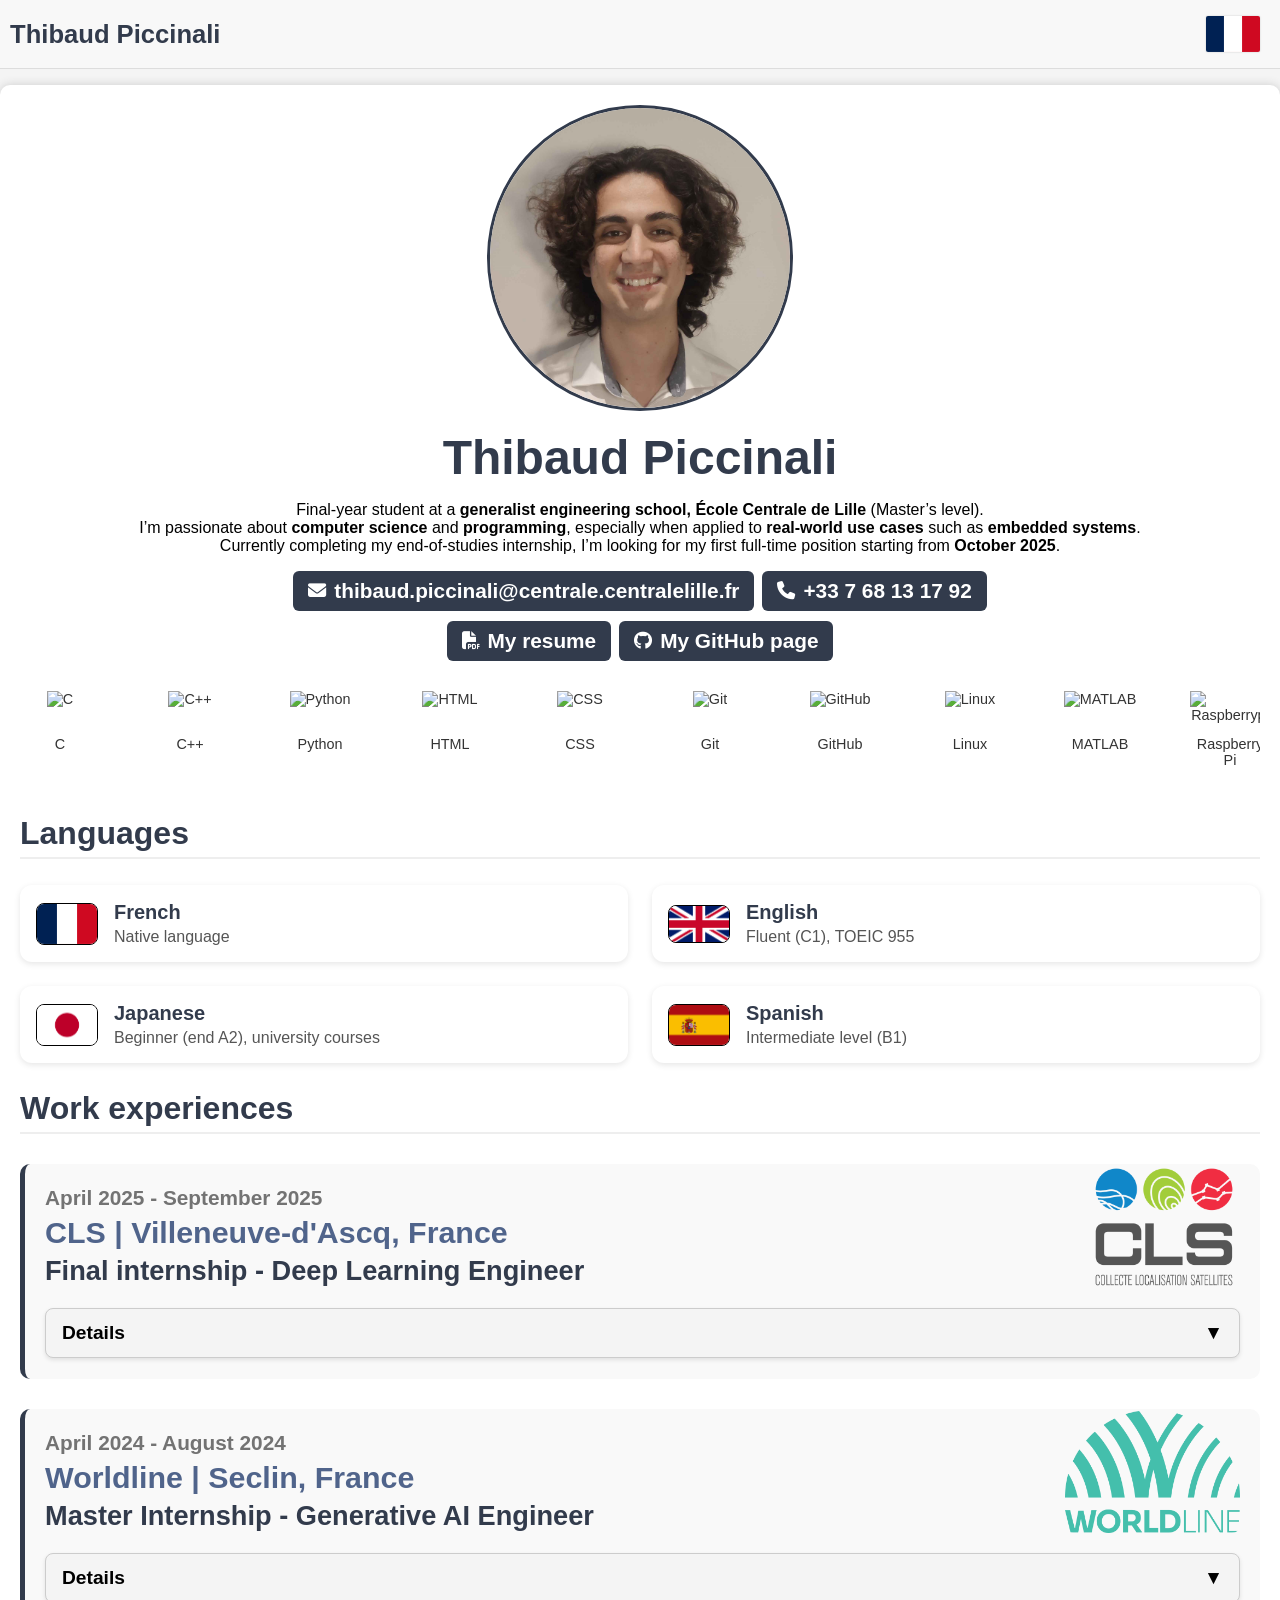
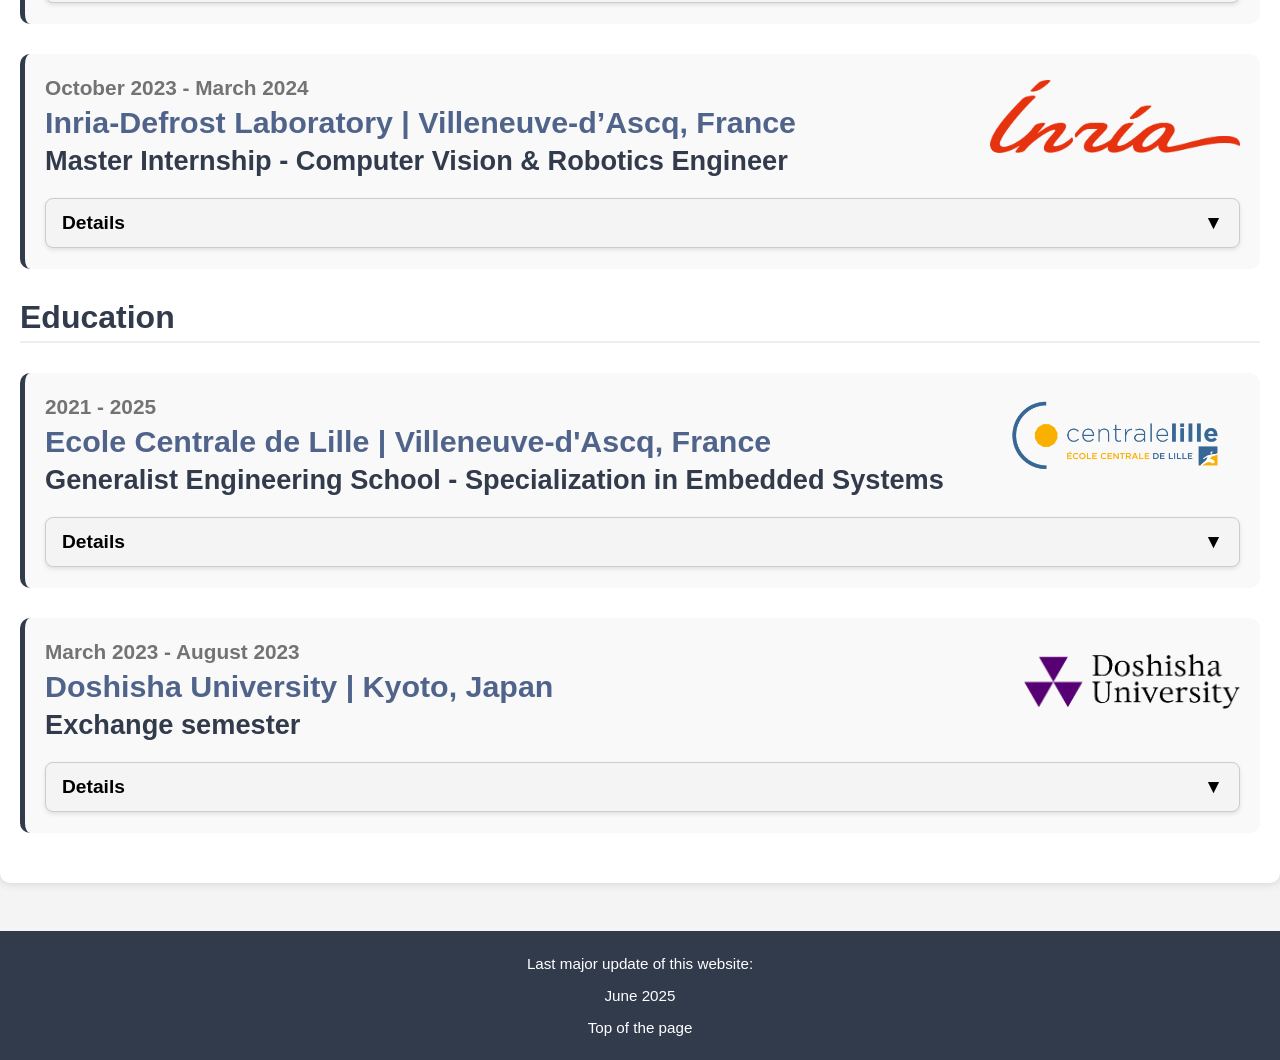
==== index_en.html @ f993a310 "page en anglais" ====
<!DOCTYPE html>
<html lang="en">
<head>
  <meta charset="UTF-8" />
  <meta name="viewport" content="width=device-width, initial-scale=1.0"/>
  <title>Thibaud Piccinali</title>
  <link rel="stylesheet" href="style.css" />
  <link rel="stylesheet" href="https://cdnjs.cloudflare.com/ajax/libs/font-awesome/6.4.0/css/all.min.css">
  <script src="main.js" defer></script>
</head>

<header class="main-header">
  <div class="container_header">
    <div class="logo">Thibaud Piccinali</div>
    <div class="lang-switch">
    <a href="index.html" class="lang-btn" aria-label="Passer en Français">
      <img src="images/Flag_of_France.svg.png" alt="Français">
    </a>
    </div>
  </div>
</header>

<body id="top">
  <div class="container">
    <header>
      <img src="images/photo_cv.png" alt="profile picture" class="profile-img"/>
      <h1>Thibaud Piccinali</h1>
      <p>Final-year student at a <b>generalist engineering school, École Centrale de Lille</b> (Master’s level).<br> 
        I’m passionate about <b>computer science</b> and <b>programming</b>, especially when applied to <b>real-world use cases</b> such as <b>embedded systems</b>.<br> 
        Currently completing my end-of-studies internship, I’m looking for my first full-time position starting from <b>October 2025</b>.</p>
      
      <div class="button-container">

      <a class="button button-dark_blue" onclick="copyToClipboard('thibaud.piccinali@centrale.centralelille.fr', this);">
        <i class="fas fa-envelope fa-sm"></i>
        thibaud.piccinali@centrale.centralelille.fr
        <span class="tooltip">Copied to clipboard!</span>
      </a>

      <a class="button button-dark_blue" onclick="copyToClipboard('+33 7 68 13 17 92', this);">
        <i class="fas fa-phone fa-sm"></i>
        +33 7 68 13 17 92
        <span class="tooltip">Copied to clipboard!</span>
      </a>

    </div>
    <div class="button-container">

      <a href="documents/CV_Thibaud_PICCINALI.pdf" class="button button-dark_blue" download>
        <i class="fas fa-file-pdf fa-sm"></i>
        My resume
      </a>

      <a href="https://github.com/ThibaudPiccinali" class="button button-dark_blue" download>
        <i class="fab fa-github fa-sm"></i>
        My GitHub page
      </a>

    </div>

      
        <div class="marquee-container">
          <div class="marquee-track">
            <div class="marquee-content">
              <div class="skill-item">
                <img src="https://cdn.jsdelivr.net/gh/devicons/devicon/icons/c/c-original.svg" alt="C" />
                <span>C</span>
              </div>
              <div class="skill-item">
                <img src="https://cdn.jsdelivr.net/gh/devicons/devicon/icons/cplusplus/cplusplus-original.svg" alt="C++" />
                <span>C++</span>
              </div>
              <div class="skill-item">
                <img src="https://cdn.jsdelivr.net/gh/devicons/devicon/icons/python/python-original.svg" alt="Python" />
                <span>Python</span>
              </div>
              <div class="skill-item">
                <img src="https://cdn.jsdelivr.net/gh/devicons/devicon/icons/html5/html5-original.svg" alt="HTML" />
                <span>HTML</span>
              </div>
              <div class="skill-item">
                <img src="https://cdn.jsdelivr.net/gh/devicons/devicon/icons/css3/css3-original.svg" alt="CSS" />
                <span>CSS</span>
              </div>
              <div class="skill-item">
                <img src="https://cdn.jsdelivr.net/gh/devicons/devicon/icons/git/git-original.svg" alt="Git" />
                <span>Git</span>
              </div>
              <div class="skill-item">
                <img src="https://cdn.jsdelivr.net/gh/devicons/devicon/icons/github/github-original.svg" alt="GitHub" />
                <span>GitHub</span>
              </div>
              <div class="skill-item">
                <img src="https://cdn.jsdelivr.net/gh/devicons/devicon/icons/linux/linux-original.svg" alt="Linux" />
                <span>Linux</span>
              </div>
              <div class="skill-item">
                <img src="https://cdn.jsdelivr.net/gh/devicons/devicon/icons/matlab/matlab-original.svg" alt="MATLAB" />
                <span>MATLAB</span>
              </div>
              <div class="skill-item">
                <img src="https://cdn.jsdelivr.net/gh/devicons/devicon/icons/raspberrypi/raspberrypi-original.svg" alt="Raspberrypi" />
                <span>Raspberry Pi</span>
              </div>
              <div class="skill-item">
                <img src="https://cdn.jsdelivr.net/gh/devicons/devicon/icons/arduino/arduino-original.svg" alt="Arduino" />
                <span>Arduino</span>
              </div>
              <div class="skill-item">
                <img src="https://cdn.jsdelivr.net/gh/devicons/devicon/icons/androidstudio/androidstudio-original.svg" alt="Android Studio" />
                <span>Android Studio</span>
              </div>
              <div class="skill-item">
                <img src="https://cdn.jsdelivr.net/gh/devicons/devicon/icons/opencv/opencv-original.svg" alt="OpenCV" />
                <span>OpenCV</span>
              </div>
              <div class="skill-item">
                <img src="images/onshape.png" alt="Onshape" />
                <span>Onshape</span>
              </div>
              <div class="skill-item">
                <img src="images/kicad.png" alt="KiCad" />
                <span>KiCad</span>
              </div>
              <div class="skill-item">
                <img src="images/pytorchL.png" alt="PytorchLightning" />
                <span>Pytorch Lightning</span>
              </div>
              <div class="skill-item">
                <img src="images/sysml.png" alt="SYSML" />
                <span>SYSML</span>
              </div>
              <div class="skill-item">
                <img src="images/papyrus-logo.png" alt="Papyrus" />
                <span>Papyrus</span>
              </div>
              <!-- Il faut dupliquer les items ici-->
              <div class="skill-item">
                <img src="https://cdn.jsdelivr.net/gh/devicons/devicon/icons/c/c-original.svg" alt="C" />
                <span>C</span>
              </div>
              <div class="skill-item">
                <img src="https://cdn.jsdelivr.net/gh/devicons/devicon/icons/cplusplus/cplusplus-original.svg" alt="C++" />
                <span>C++</span>
              </div>
              <div class="skill-item">
                <img src="https://cdn.jsdelivr.net/gh/devicons/devicon/icons/python/python-original.svg" alt="Python" />
                <span>Python</span>
              </div>
              <div class="skill-item">
                <img src="https://cdn.jsdelivr.net/gh/devicons/devicon/icons/html5/html5-original.svg" alt="HTML" />
                <span>HTML</span>
              </div>
              <div class="skill-item">
                <img src="https://cdn.jsdelivr.net/gh/devicons/devicon/icons/css3/css3-original.svg" alt="CSS" />
                <span>CSS</span>
              </div>
              <div class="skill-item">
                <img src="https://cdn.jsdelivr.net/gh/devicons/devicon/icons/git/git-original.svg" alt="Git" />
                <span>Git</span>
              </div>
              <div class="skill-item">
                <img src="https://cdn.jsdelivr.net/gh/devicons/devicon/icons/github/github-original.svg" alt="GitHub" />
                <span>GitHub</span>
              </div>
              <div class="skill-item">
                <img src="https://cdn.jsdelivr.net/gh/devicons/devicon/icons/linux/linux-original.svg" alt="Linux" />
                <span>Linux</span>
              </div>
              <div class="skill-item">
                <img src="https://cdn.jsdelivr.net/gh/devicons/devicon/icons/matlab/matlab-original.svg" alt="MATLAB" />
                <span>MATLAB</span>
              </div>
              <div class="skill-item">
                <img src="https://cdn.jsdelivr.net/gh/devicons/devicon/icons/raspberrypi/raspberrypi-original.svg" alt="Raspberrypi" />
                <span>Raspberry Pi</span>
              </div>
              <div class="skill-item">
                <img src="https://cdn.jsdelivr.net/gh/devicons/devicon/icons/arduino/arduino-original.svg" alt="Arduino" />
                <span>Arduino</span>
              </div>
              <div class="skill-item">
                <img src="https://cdn.jsdelivr.net/gh/devicons/devicon/icons/androidstudio/androidstudio-original.svg" alt="Android Studio" />
                <span>Android Studio</span>
              </div>
              <div class="skill-item">
                <img src="https://cdn.jsdelivr.net/gh/devicons/devicon/icons/opencv/opencv-original.svg" alt="OpenCV" />
                <span>OpenCV</span>
              </div>
              <div class="skill-item">
                <img src="images/onshape.png" alt="Onshape" />
                <span>Onshape</span>
              </div>
              <div class="skill-item">
                <img src="images/kicad.png" alt="KiCad" />
                <span>KiCad</span>
              </div>
              <div class="skill-item">
                <img src="images/pytorchL.png" alt="PytorchLightning" />
                <span>Pytorch Lightning</span>
              </div>
              <div class="skill-item">
                <img src="images/sysml.png" alt="SYSML" />
                <span>SYSML</span>
              </div>
              <div class="skill-item">
                <img src="images/papyrus-logo.png" alt="Papyrus" />
                <span>Papyrus</span>
              </div>
            </div>
          </div>
        </div>
    </header>

    <section>
        <h2>Languages</h2>
        <div class="language-grid">
          <div class="language-card">
            <img src="images/Flag_of_France.svg.png" alt="French">
            <div class="language-text">
              <h3>French</h3>
              <p>Native language</p>
            </div>
          </div>
          <div class="language-card">
            <img src="images/Flag_of_the_United_Kingdom_(3-5).svg.png" alt="English">
            <div class="language-text">
              <h3>English</h3>
              <p>Fluent (C1), TOEIC 955</p>
            </div>
          </div>
          <div class="language-card">
            <img src="images/Flag_of_Japan.svg.png" alt="Japanese">
            <div class="language-text">
              <h3>Japanese</h3>
              <p>Beginner (end A2), university courses</p>
            </div>
          </div>
          <div class="language-card">
            <img src="images/Flag_of_Spain.svg.png" alt="Spanish">
            <div class="language-text">
              <h3>Spanish</h3>
              <p>Intermediate level (B1)</p>
            </div>
          </div>
        </div>
      </section>

    <section>
      <h2>Work experiences</h2>

      <div class="experience_pro">
        <div class="experience_pro-content">
          <div class="experience_pro-text">
            <p class="experience_pro-date">April 2025 - September 2025</p>
            <div class="experience_pro-title-row">
                <p class="experience_pro-title">CLS | Villeneuve-d'Ascq, France</p>
              </div>
            <p class="experience_pro-detail">Final internship - Deep Learning Engineer</p>
          </div>
        <div class="experience_pro-image">
            <img src="images/CLS-Logo.png" alt="Logo CLS" />
        </div>
        </div>
        <details>
          <summary>Details</summary>

          <p class="experience_pro-description">
            Integrated into the <i>Earth & Hydrology</i> team within the R&D department, I contributed to the development of solutions enabling <b>Earth analysis</b> using <b>satellite imagery (remote sensing)</b>.<br>
            More specifically, the internship’s goal was to study <b>Foundation Models</b> to assess their potential for <b>change detection</b>.<br><br>

            The internship began with a comprehensive <b>state-of-the-art review</b> of these technologies applied to this field. <b>Studies and comparisons</b> were conducted to identify the most promising models.
            Next, we decided to <b>integrate these models as well as change detection</b> into a <b>community-recognized framework</b> for remote sensing (<i>Terratorch</i>).
            This framework allows for <b>simplified usage</b> (training, inference) of the <b>models</b>, notably through configuration files.
          </p>
        </details>
      </div>

      <div class="experience_pro">
        <div class="experience_pro-content">
          <div class="experience_pro-text">
            <p class="experience_pro-date">April 2024 - August 2024</p>
            <div class="experience_pro-title-row">
                <p class="experience_pro-title">Worldline | Seclin, France</p>
              </div>
            <p class="experience_pro-detail">Master Internship - Generative AI Engineer</p>
          </div>
          <div class="experience_pro-image">
            <img src="images/logo_Worldline.png" alt="Logo Worldline" />
          </div>
        </div>
        <details>
          <summary>Details</summary>

          <p class="experience_pro-description">
          Integrated into the <i>CXSC</i> team (specialized in user experience) within the R&D department, I contributed to the development of <b>innovative solutions</b> offering <b>new ways to perform payments</b>.
          Specifically, the team focused on using <b>Large Language Models (LLMs)</b> for <b>autonomous payments</b>.<br><br>

          During this internship, I participated in the <b>development of a smartphone application</b> incorporating these technologies.
          We developed a program that listens to inputs from a smartphone and analyzes them using LLMs.
          The idea was to <b>determine if the user was likely to travel</b> in the coming days.
          If the program concluded that the user was very likely to travel, it would automatically conduct a <b>personalized route search</b>. This personalization was also performed using LLMs and the user’s data.
          Finally, a <b>defensive module</b> (also using LLMs) ensured the legitimacy of this transaction.<br><br>

          This internship provided the opportunity to produce a <b>functional prototype</b> which was presented internally to <b>international teams</b>.  
          </p>
        </details>
      </div>

      <div class="experience_pro">
        <div class="experience_pro-content">
          <div class="experience_pro-text">
            <p class="experience_pro-date">October 2023 - March 2024</p>
            <div class="experience_pro-title-row">
                <p class="experience_pro-title">Inria-Defrost Laboratory | Villeneuve-d’Ascq, France</p>
              </div>
            <p class="experience_pro-detail">Master Internship - Computer Vision & Robotics Engineer</p>
          </div>
          <div class="experience_pro-image">
            <img src="images/Inr_logo_rouge.svg.png" alt="Logo Inria" />
          </div>
        </div>
        <details>
          <summary>Details</summary>

          <p class="experience_pro-description">

            Integrated within the <i>Defrost</i> team (specializing in soft robotics), I assisted a PhD student with <b>computer vision</b> tasks.
            The focus was on <b>minimally invasive surgery</b>, where we sought new ways to <b>detect and eliminate cancer cells</b>.<br><br>

            This internship was organized around two major projects, detailed below.<br><br>

            <a class="button button-blue" download href="documents/Inria_rapport.pdf" target="_blank">
                    <i class="fas fa-file-pdf fa-sm"></i>
                    Read the report (FR only)
            </a>

          </p>
        

          <div class="project">
              <p class="project-title">Shape-superposition based augmented reality</p>
              <div class="media">
                <iframe src="https://www.youtube.com/embed/ntkH_wG3x9o" alt="Overview of the augmented reality algorithm"></iframe>
              </div>
              <div class="project-content">
                <p class="project-description">
                Development of an <b>augmented reality algorithm</b> using <b>depth cameras</b> to capture <b>point clouds</b> of an object, which are then <b>compared to the object’s known theoretical shape</b>.
                From this comparison, projection and overlay are obtained.
                </p>
                <div class="button-container">
                  <a class="button button-blue" href="https://github.com/SofaDefrost/Shape_Based_Augmented_Reality" target="_blank">
                    <i class="fab fa-github fa-sm"></i>
                    See on GitHub
                  </a>
                </div>
              </div>
          </div>
          <div class="project">
              <p class="project-title">Optical servoing of a soft robot</p>
              <div class="media">
                <iframe src="https://www.youtube.com/embed/RKju8KC8tP8?start=86" alt="Overview of the optical servoing for the soft robot"></iframe>
              </div>
              <div class="project-content">
                <p class="project-description">
                I contributed to the <b>control system of the soft robot</b> used in my supervisor’s research.
                Specifically, I utilized a <b>depth camera</b> and <b>filtering algorithms</b> to determine the <b>position of the laser</b> projected by the robot. Thanks to this control system, the robot is able to accurately reach the target.  
                </p>
                <div class="button-container">
                  <a class="button button-blue" href="https://hal.science/hal-04714460" target="_blank">
                    <i class="fas fa-file-pdf fa-sm"></i>
                    Read the paper
                  </a>
                </div>
              </div>
          </div>
        </details>    
      </div>
    </section>

    <section>
      <h2>Education</h2>
      <div class="formation">
        <div class="formation-content">
          <div class="formation-text">
            <p class="formation-date">2021 - 2025</p>
            <div class="formation-title-row">
                <p class="formation-title">Ecole Centrale de Lille | Villeneuve-d'Ascq, France</p>
              </div>
            <p class="formation-detail">Generalist Engineering School - Specialization in Embedded Systems</p>
          </div>
          <div class="formation-image">
            <img src="images\logo_CL.png" alt="Logo Centrale Lille" />
          </div>
        </div>
        <details>
          <summary>Details</summary>

          <p class="formation-description">

          After <b>two years of preparatory classes (MPSI-MP)</b> and based on my results in the CPGE competitive exams, I was fortunate to <b>join Ecole Centrale de Lille</b>.<br><br>

          At Centrale, I developed my skills as a <b>generalist engineer</b> (programming, mechanical parts design and manufacturing, project management, engineering sciences...) and also followed a <b>specialization in embedded systems</b> (systems programming, real-time systems, control of systems, communication networks, systems modeling...) during my final year.<br><br>

          As part of this program, I also completed an <b>exchange semester</b> (see details below), a <b>gap year</b> during which I undertook two internships (see details above), as well as a <b>final year internship</b> (see details above).<br><br>

          Over these years, I completed <b>a large number of projects</b>. Below you will find a summary of the most significant ones.<br><br>
          </p>

          <div class="project">
            <p class="project-title">Dart'O'Matic: Automatic Dart Game Management System</p>
            <div class="media">
              <iframe src="https://www.youtube.com/embed/i5ayhuvZMgI" alt="Overview of Dart'O'Matic"></iframe>
            </div>
            <div class="project-content">
              <p class="project-description">
                This project, <b>carried out independently</b>, consists of a <b>system capable of automatically managing the flow of a dart game</b>. It relies notably on the <b>use of cameras</b> to <b>estimate the position of the darts on the board</b>.
                This work can be broken down into three parts: building a <b>wooden structure</b> to hold all the components, developing a <b>central unit</b> to manage the game, and setting up a <b>web server</b> to facilitate player interaction with this unit.              </p>
              <div class="button-container">
                <a class="button button-blue" download href="documents/Rapport_DartOmatic.pdf" target="_blank">
                  <i class="fas fa-file-pdf fa-sm"></i>
                  Read the report (FR only)
                </a>
                <a class="button button-blue" href="https://github.com/ThibaudPiccinali/Dart-O-Matic" target="_blank">
                  <i class="fab fa-github fa-sm"></i>
                  See on GitHub
                </a>
              </div>
            </div>
        </div>
        <div class="project">
          <p class="project-title">Control of a Robot Fleet Managing Warehouse Logistics</p>
          <div class="project-content">
            <p class="project-description">
              This project, <b>carried out in a group of 3 students</b>, involves designing a system capable of <b>controlling a fleet of robots within a warehouse</b>.
              Through a terminal interface, <b>a user can select items</b>. <b>A mobile robot is then responsible for retrieving these items in the warehouse and delivering them to a collection bin.</b>
              This work addresses the following challenges: <b>position control of robots, collision-free trajectory planning, continuous task assignment, inventory management</b>, among others.
              The project focuses on <b>system modeling, design, and integration of the key technical components</b>.   
            </p>
            <div class="button-container">
              <a class="button button-blue" href="https://github.com/Zakurama/projet_entrepot" target="_blank">
                <i class="fab fa-github fa-sm"></i>
                See on GitHub
              </a>
            </div>
          </div>
      </div>
      <div class="project">
        <p class="project-title">Weather Station</p>
        <div class="media">
          <img src="images/station_meteo.png" alt="Overview of the weather station" />
        </div>
        <div class="project-content">
          <p class="project-description">
            This project, <b>carried out in a group of 5 students</b>, consists of building a <b>weather station</b> that collects data and makes it <b>accessible via a web interface</b>.
            For this project, the specifications required us to work with a specific type of hardware, which led us to the <b>design and manufacture of our own PCB</b>. A <b>housing</b> integrating all the components was also designed and fabricated using the school’s <b>3D printers (PLA and resin)</b>.
          </p>
          <div class="button-container">
            <a class="button button-blue" href="https://github.com/Zakurama/station_meteo/tree/projet_commun" target="_blank">
              <i class="fab fa-github fa-sm"></i>
              See on GitHub
            </a>
          </div>
        </div>
    </div>
    <div class="project">
      <p class="project-title">Project Orion: Design and Development of a Smartwatch</p>
      <div class="media">
        <img src="images/projet_Orion.png" alt="Overview Orion project" />
      </div>
      <div class="project-content">
        <p class="project-description">
          This project, <b>carried out by a group of 13 students over one and a half years</b>, involves the design and creation of a <b>smartwatch</b>.
          Using an actuator developed by our partner (the <i>IEMN</i> laboratory) that provides <b>innovative vibration sensations</b>, this watch allows the user to be <b>notified of incoming alerts</b> on their smartphone.
          The project includes the <b>mechanical design</b> (case and strap), the <b>electronic design</b> (board and components), as well as the development of an <b>Android application</b> for configuring the watch.  
        </p>
        <div class="button-container">
          <a class="button button-blue" download href="documents/Orion_Rapport_Projet.pdf" target="_blank">
            <i class="fas fa-file-pdf fa-sm"></i>
            Read the report (FR only)
          </a>
          <a class="button button-blue" href="https://github.com/MGuckert/OrionProject" target="_blank">
            <i class="fab fa-github fa-sm"></i>
            See on GitHub
          </a>
        </div>
      </div>
  </div>
  <div class="project">
    <p class="project-title">Design and Fabrication of a Halfbike</p>
    <div class="media">
      <img src="images/halbike.png" alt="Overview of the conception of the halfbike" />
    </div>
    <div class="project-content">
      <p class="project-description">
        This project, <b>carried out by a group of 7 students</b>, involved the design and manufacturing of a <b>halfbike</b> (a hybrid between a bicycle, scooter, and skateboard).
        The halfbike was first modeled using <b>CAD tools (Onshape)</b>, its parts were then produced (<b>waterjet cutting, bending</b>) and finally assembled (<b>MAG welding</b>).   
      </p>
    </div>
</div>
        </details>
        
      </div>
      <div class="formation">
        <div class="formation-content">
          <div class="formation-text">
            <p class="formation-date">March 2023 - August 2023</p>
            <div class="formation-title-row">
                <p class="formation-title">Doshisha University | Kyoto, Japan</p>
              </div>
            <p class="formation-detail">Exchange semester</p>
      </div>
      <div class="formation-image">
        <img src="images\logo_doshisha.png" alt="Logo Doshisha University" />
      </div>
        </div>
        <details>
          <summary>Details</summary>

          <p class="formation-description">
              During my studies, I had the opportunity to complete a <b>semester exchange at Doshisha University in Japan</b>.
              This semester <b>had a strong impact on me</b> as it allowed me to <b>open up to the world</b>, discovering new cultures, traditions, and different working methods.

              Regarding the coursework, I took advantage of this exchange to <b>complement my general engineering education</b>. I studied subjects such as programming, materials chemistry, numerical analysis, signal processing, and engineering ethics.

              At the university, I was attached to the <i>Information System</i> laboratory where I carried out a <b>research project</b>. Details of this work are provided below.
          </p>

        <div class="project">
            <p class="project-title">How to use artificial intelligence to analyse paintings?</p>
            <div class="media">
              <img src="images/od_focal_point.png" alt="Overview of the project analysing paintings with AI" />
            </div>
            <div class="project-content">
              <p class="project-description">
                This project, <b>carried out independently</b>, consisted of a study to evaluate the performance of artificial intelligence algorithms (particularly <b>Object Detection</b> algorithms) to estimate <b>the position of the focal point</b> on a painting.
                 This project represents one of my first works using artificial intelligence.
              </p>
              <div class="button-container">
                <a class="button button-blue" download href="documents/Report_Analyse_Art_AI.pdf" target="_blank">
                  <i class="fas fa-file-pdf fa-sm"></i>
                  Read the report
                </a>
                <a class="button button-blue" href="https://github.com/ThibaudPiccinali/Machine_Learning_Object_Detection" target="_blank">
                  <i class="fab fa-github fa-sm"></i>
                  See on GitHub
                </a>
              </div>
            </div>
        </div>
        </details>
      </div>
    </section>

  </div>
</body>
<footer>
  <div class="footer-content">
      Last major update of this website: 
      <p>June 2025</p>
    <div class="footer-links">
        <a href="#top">Top of the page</a>
      </div>
  </div>
</footer>
</html>
---- style.css ----
body {
  font-family: Arial, sans-serif;
  background-color: #f4f4f4;
  margin: 0;
  padding: 0;
  font-size: 16px; /* Base font size for rem units */
}

.container {
  max-width: 90rem;
  margin: auto;
  background: white;
  padding: 1.25rem;
  box-shadow: 0 0 0.625rem #ccc;
  border-radius: 0.625rem;
}

header {
  text-align: center;
  margin-bottom: 1rem;
}

.main-header {
  background-color: #f8f8f8;
  border-bottom: 1px solid #ddd;
  padding: 10px 10px;
  position: sticky;
  top: 0;
  z-index: 999; 
}

.container_header {
  display: flex;
  justify-content: space-between;
  align-items: center;
}


.logo {
  font-weight: bold;
  font-size: 1.6rem;
  color: #323b4c;
}

.lang-switch .lang-btn {
  display: inline-block;
  font-size: 1.5rem;
  padding: 6px 10px;
  border-radius: 5px;
  text-decoration: none;
  transition: background-color 0.2s ease;
}

.lang-switch .lang-btn:hover {
  background-color: #e0e0e0;
  cursor: pointer;
}
.lang-btn img {
  vertical-align: middle;
  border-radius: 2px;
  box-shadow: 0 0 2px rgba(0,0,0,0.2);
  transition: transform 0.2s ease;
  height: 1.5em;
}

.lang-btn:hover img {
  transform: scale(1.1);
}

.profile-img {
  width: 100%;
  height: auto;
  max-width: 18.75rem;
  max-height: 18.75rem;
  border-radius: 50%;
  object-fit: cover;
  border: 0.1875rem solid #323b4c;
  margin-bottom: 0.9375rem;
}

.profile-img:hover {
  transition: all 0.3s ease;
  box-shadow: 0 0 1rem 0 #323b4c;
}

h1 {
  color: #323b4c;
  margin: 0;
  font-size: 3rem;
}

h2 {
  color: #323b4c;
  border-bottom: 0.125rem solid #eee;
  padding-bottom: 0.3125rem;
  font-size: 2rem;
}

section {
  margin-bottom: 1.5625rem;
}

.button {
  cursor: pointer;
  display: inline-flex;
  position: relative;
  align-items: center;
  gap: 0.5rem;
  text-decoration: none;
  color: white;
  padding: 0.5rem 0.9375rem;
  font-size: 1.3rem;
  border-radius: 0.375rem;
  font-weight: bold;
  transition: background-color 0.3s;
}

.button-dark_blue {
  background-color: #323b4c;
}

.button-dark_blue:hover {
  background-color: #06080a;
}

.button-blue {
  background-color: #50648b;
}

.button-blue:hover {
  background-color: #1f2738;
}

.button-container {
  display: flex;
  flex-wrap: wrap;
  justify-content: center;
  gap: 0.5rem;
  margin-bottom: 0.625rem;
}

.languages {
  max-width: 90%;
  margin: 2rem auto;
  padding: 1.5rem;
  background-color: #f3f3f3;
  border-radius: 0.75rem;
  border-left: 0.3125rem solid #50648b;
}

.language-grid {
  display: grid;
  grid-template-columns: 1fr 1fr;
  gap: 1.5rem;
  margin-top: 1rem;
}

.language-card {
  display: flex;
  align-items: center;
  background-color: white;
  padding: 1rem;
  border-radius: 0.75rem;
  box-shadow: 0 2px 6px rgba(0, 0, 0, 0.1);
  gap: 1rem;
}

.language-card img {
  width: 60px;
  height: auto;
  border-radius: 0.5rem;
  border: 0.1rem solid #000000;
}

.language-text h3 {
  margin: 0;
  font-size: 1.25rem;
  color: #323b4c;
}

.language-text p {
  margin: 0.25rem 0 0;
  color: #555;
}

.formation,
.experience_pro {
  margin: 1.875rem 0;
  padding: 0.1rem 1.25rem 0.3125rem;
  background-color: #f9f9f9;
  border-left: 0.3125rem solid #323b4c;
  border-radius: 0.625rem;
}

.formation-content,
.experience_pro-content {
  display: flex;
  justify-content: space-between;
  align-items: center;
  gap: 1.25rem;
  flex-wrap: wrap;
}

.formation-text,
.experience_pro-text {
  flex: 1;
}

.formation-date,
.experience_pro-date {
  font-weight: bold;
  font-size: 1.3rem;
  color: #737373;
  margin-bottom: 0.3125rem;
}

.formation-title,
.experience_pro-title {
  font-size: 1.9rem;
  color: #50648b;
  font-weight: bold;
  margin: 0.3125rem 0;
}

.formation-detail,
.experience_pro-detail {
  font-size: 1.7rem;
  font-weight: bold;
  margin: 0.3125rem 0;
  color: #323b4c;
}

.formation-description,
.experience_pro-description {
  margin-top: 0.625rem;
  color: #333;
}

.formation-image img,
.experience_pro-image img {
  max-width: 15.625rem;
  max-height: 7.625rem;
  border-radius: 0.5rem;
  object-fit: cover;
}

.project {
  display: block;
  text-align: center;
  background-color: #e4e4e4;
  border-left: 0.3125rem solid #50648b;
  padding: 0.1rem 1.25rem 0.3125rem;
  border-radius: 0.625rem;
  margin: 1.25rem auto; /* centré horizontalement */
  width: 100%;
  max-width: 100%;
  box-sizing: border-box;
}

.media {
  display: flex;
  justify-content: center;
  flex-wrap: wrap;
}

.media img {
  width: 60%;
  border-radius: 0.5rem;
  object-fit: contain;
}

.media iframe {
  width: 60%;
  aspect-ratio: 16 / 9;
  border-radius: 0.5rem;
  object-fit: contain;
}

.project-title {
  font-weight: bold;
  font-size: 1.8rem;
  margin-bottom: 0.625rem;
  color: #323b4c;
}

.project-description {
  margin-bottom: 0.625rem;
  color: #333;
}

.marquee-container {
  width: 100%;
  overflow: hidden;
  background-color: white;
  padding: 20px 0;
  cursor: grab;
}

.marquee-track {
  display: flex;
  width: fit-content;
}

.marquee-content {
  display: flex;
  gap: 50px;
}

.skill-item {
  display: flex;
  flex-direction: column;
  align-items: center;
  gap: 5px;
  min-width: 80px;
  color: #333;
  font-size: 0.9rem;
  font-weight: 500;
}

.skill-item img {
  height: 40px;
  width: auto;
  transition: transform 0.3s ease;
}

.skill-item img:hover {
  transform: scale(1.1);
}


  details {
    border: 1px solid #ccc;
    border-radius: 8px;
    padding: 0.8em 1em;
    background-color: #f4f4f4;
    max-width: auto;
    margin: 1em auto;
    box-shadow: 0 2px 4px rgba(0,0,0,0.1);
  }

  summary {
    cursor: pointer;
    font-size: 1.2em;
    font-weight: bold;
    list-style: none;
    position: relative;
    padding-right: 1.5em;
  }

  summary::-webkit-details-marker {
    display: none;
  }

  summary::after {
    content: "▼";
    position: absolute;
    right: 0;
    top: 0;
    transition: transform 0.3s ease;
  }

  details[open] summary::after {
    transform: rotate(180deg);
  }

  .tooltip {
    visibility: hidden;
    opacity: 0;
    background-color: #333;
    color: #fff;
    text-align: center;
    border-radius: 4px;
    padding: 4px 8px;
    position: absolute;
    z-index: 1;
    top: -30px;
    left: 50%;
    transform: translateX(-50%);
    transition: opacity 0.3s ease, visibility 0.3s ease;
    font-size: 0.8em;
    white-space: nowrap;
  }
  
  .tooltip.show {
    visibility: visible;
    opacity: 1;
  }

footer {
  background-color: #323b4c;
  color: #ffffff;
  padding: 1.5rem 1rem;
  margin-top: 3rem;
  text-align: center;
  font-size: 0.95rem;
}

.footer-content {
  max-width: 900px;
  margin: 0 auto;
}

.footer-links {
  margin-top: 0.75rem;
  display: flex;
  justify-content: center;
  gap: 1.5rem;
  flex-wrap: wrap;
}

.footer-links a {
  color: #ffffff;
  text-decoration: none;
  transition: color 0.3s ease;
}

.footer-links a:hover {
  color: #ffffff;
  text-decoration: underline;
}

  @media (max-width: 768px) {
  .container {
    padding: 0.3rem;
    max-width: 100%;
  }

  h1 {
    font-size: 2rem;
  }

  h2 {
    font-size: 1.5rem;
  }

  .button {
    font-size: 1rem;
    padding: 0.5rem 1rem;
  }
  .formation,
  .experience_pro {
  margin: 0.5rem 0;
  padding: 0rem 0.5rem 0rem;
  background-color: #f9f9f9;
  border-left: 0.2rem solid #323b4c;
  border-radius: 0.625rem;
  }

  .formation-title,
  .experience_pro-title,
  .formation-location,
  .experience_pro-location {
    font-size: 1.2rem;
  }

  .formation-detail,
  .experience_pro-detail {
    font-size: 1rem;
  }

  .formation-content,
  .experience_pro-content {
    flex-direction: column;
    text-align: center;
  }

  .project-title {
  font-size: 1.1rem;
  }
  .media iframe {
    width: 100%;
  }
  .media img {
  width: 100%;
  }
  
  .language-grid {
    grid-template-columns: 1fr;
  }
}
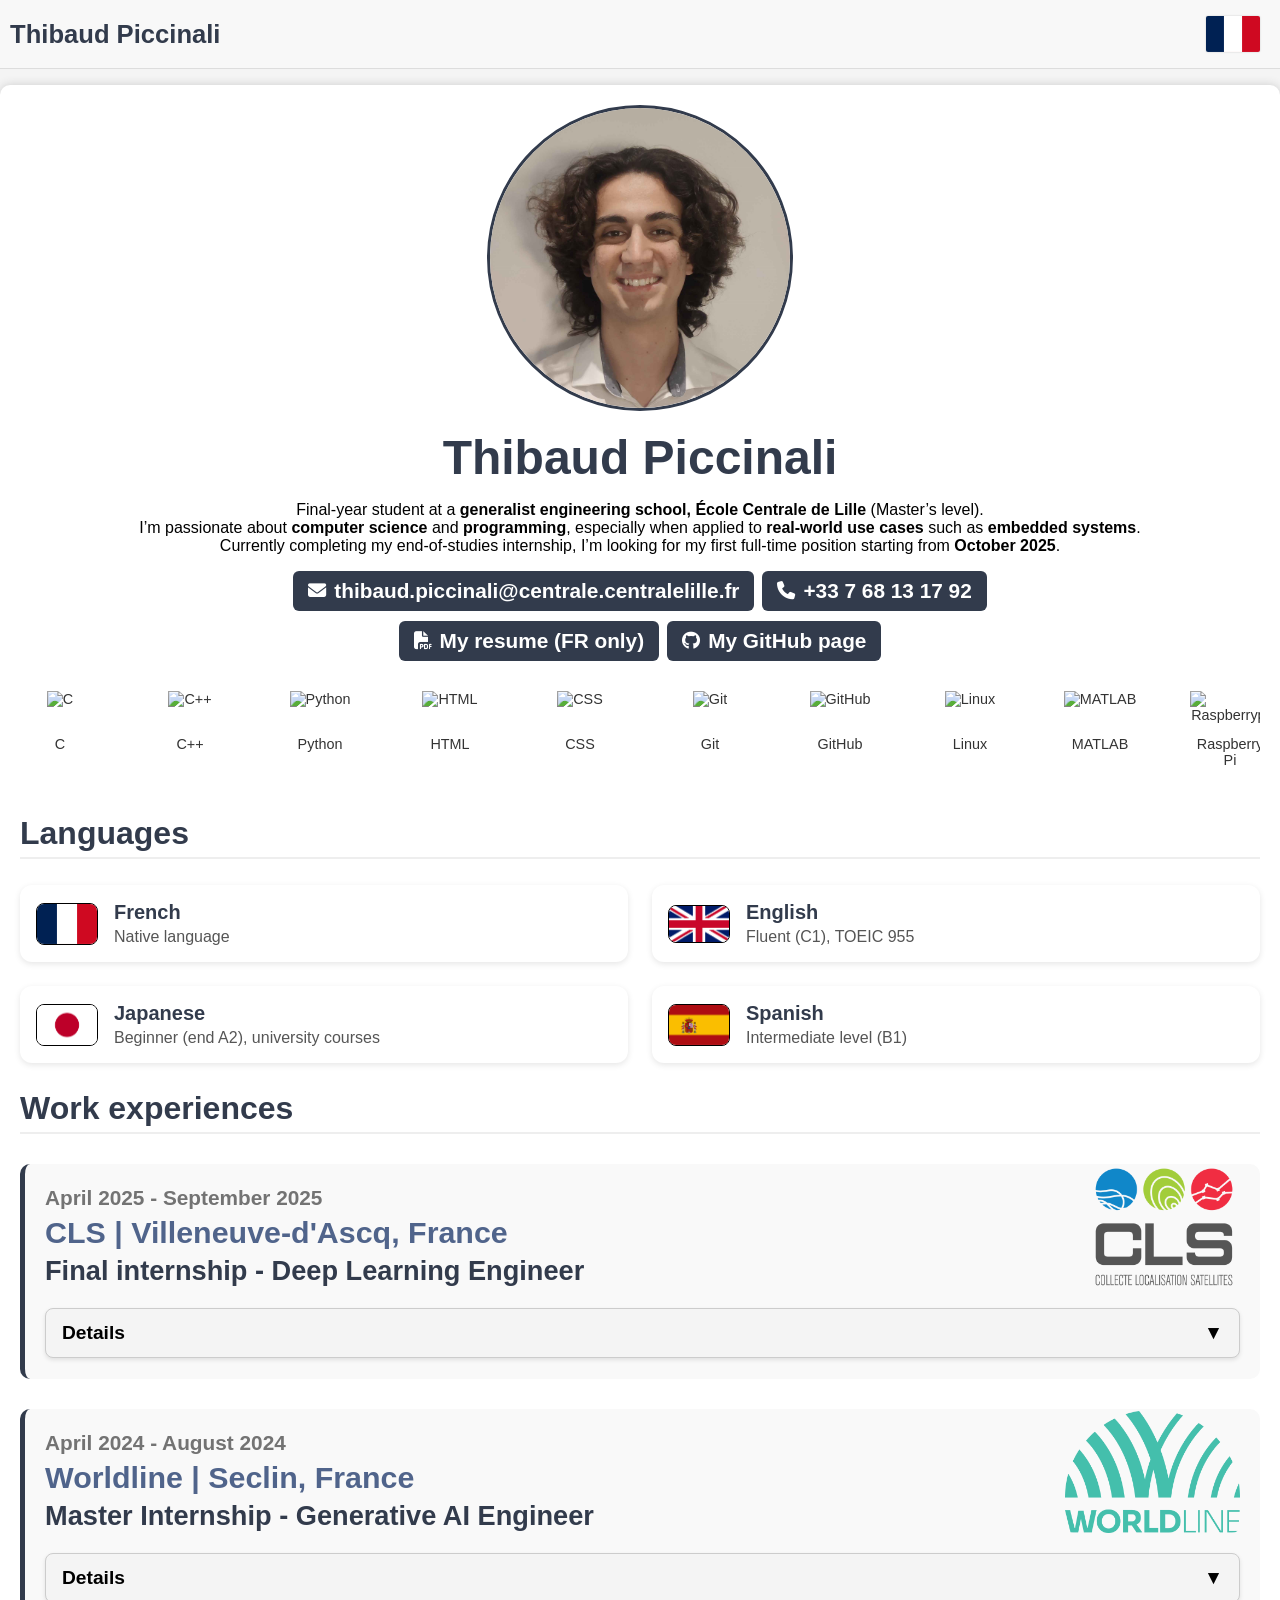
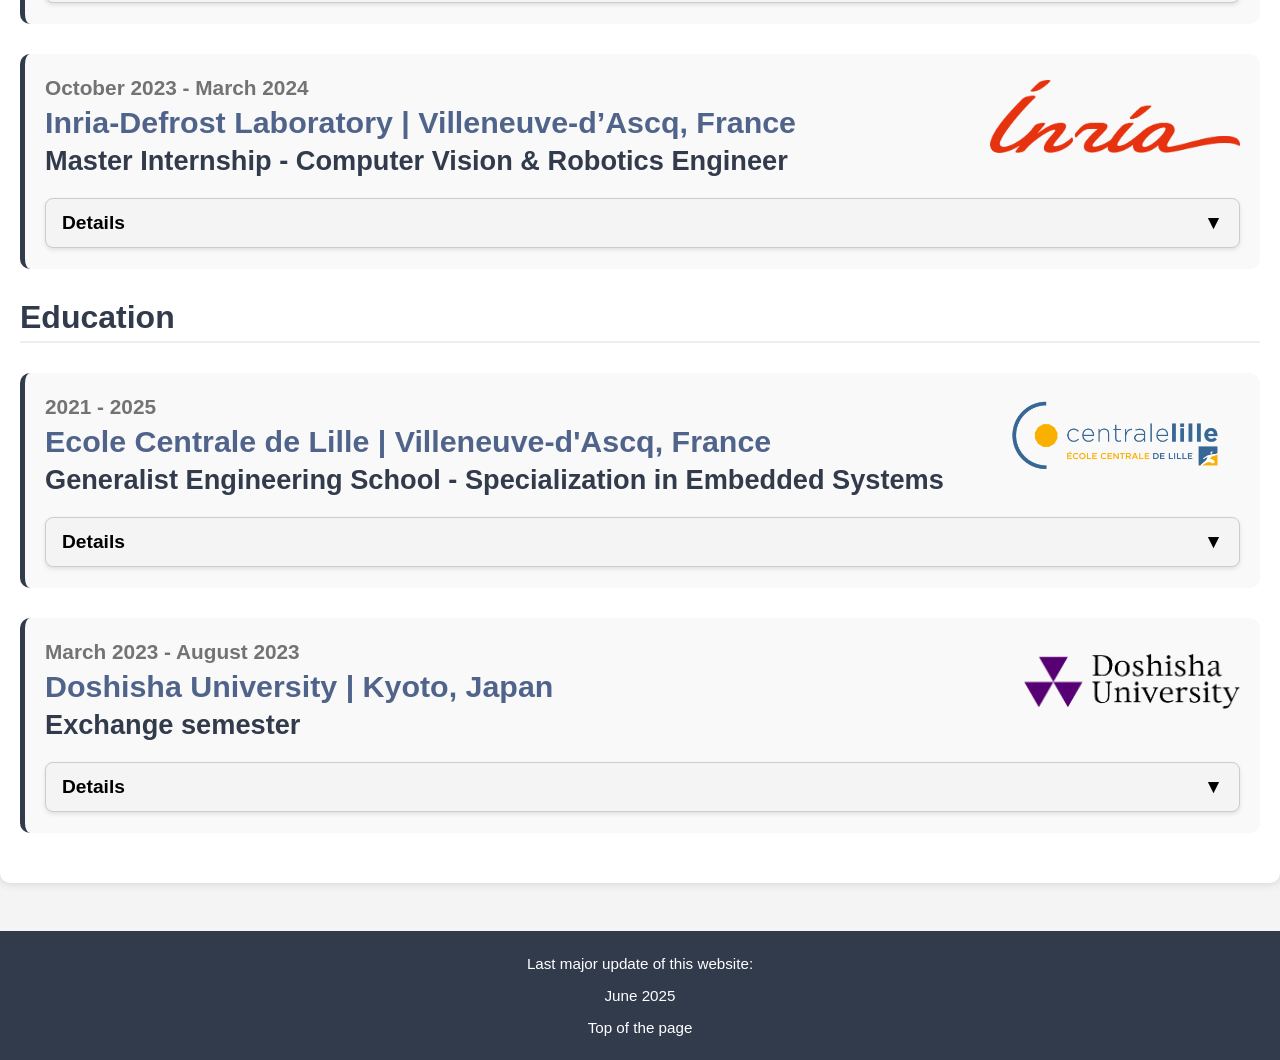
==== commit 91223a2c: "add FR only cv button" ====
--- a/index_en.html
+++ b/index_en.html
@@ -48,7 +48,7 @@
 
       <a href="documents/CV_Thibaud_PICCINALI.pdf" class="button button-dark_blue" download>
         <i class="fas fa-file-pdf fa-sm"></i>
-        My resume
+        My resume (FR only)
       </a>
 
       <a href="https://github.com/ThibaudPiccinali" class="button button-dark_blue" download>
--- a/style.css
+++ b/style.css
@@ -24,7 +24,6 @@
   background-color: #f8f8f8;
   border-bottom: 1px solid #ddd;
   padding: 10px 10px;
-  position: sticky;
   top: 0;
   z-index: 999; 
 }
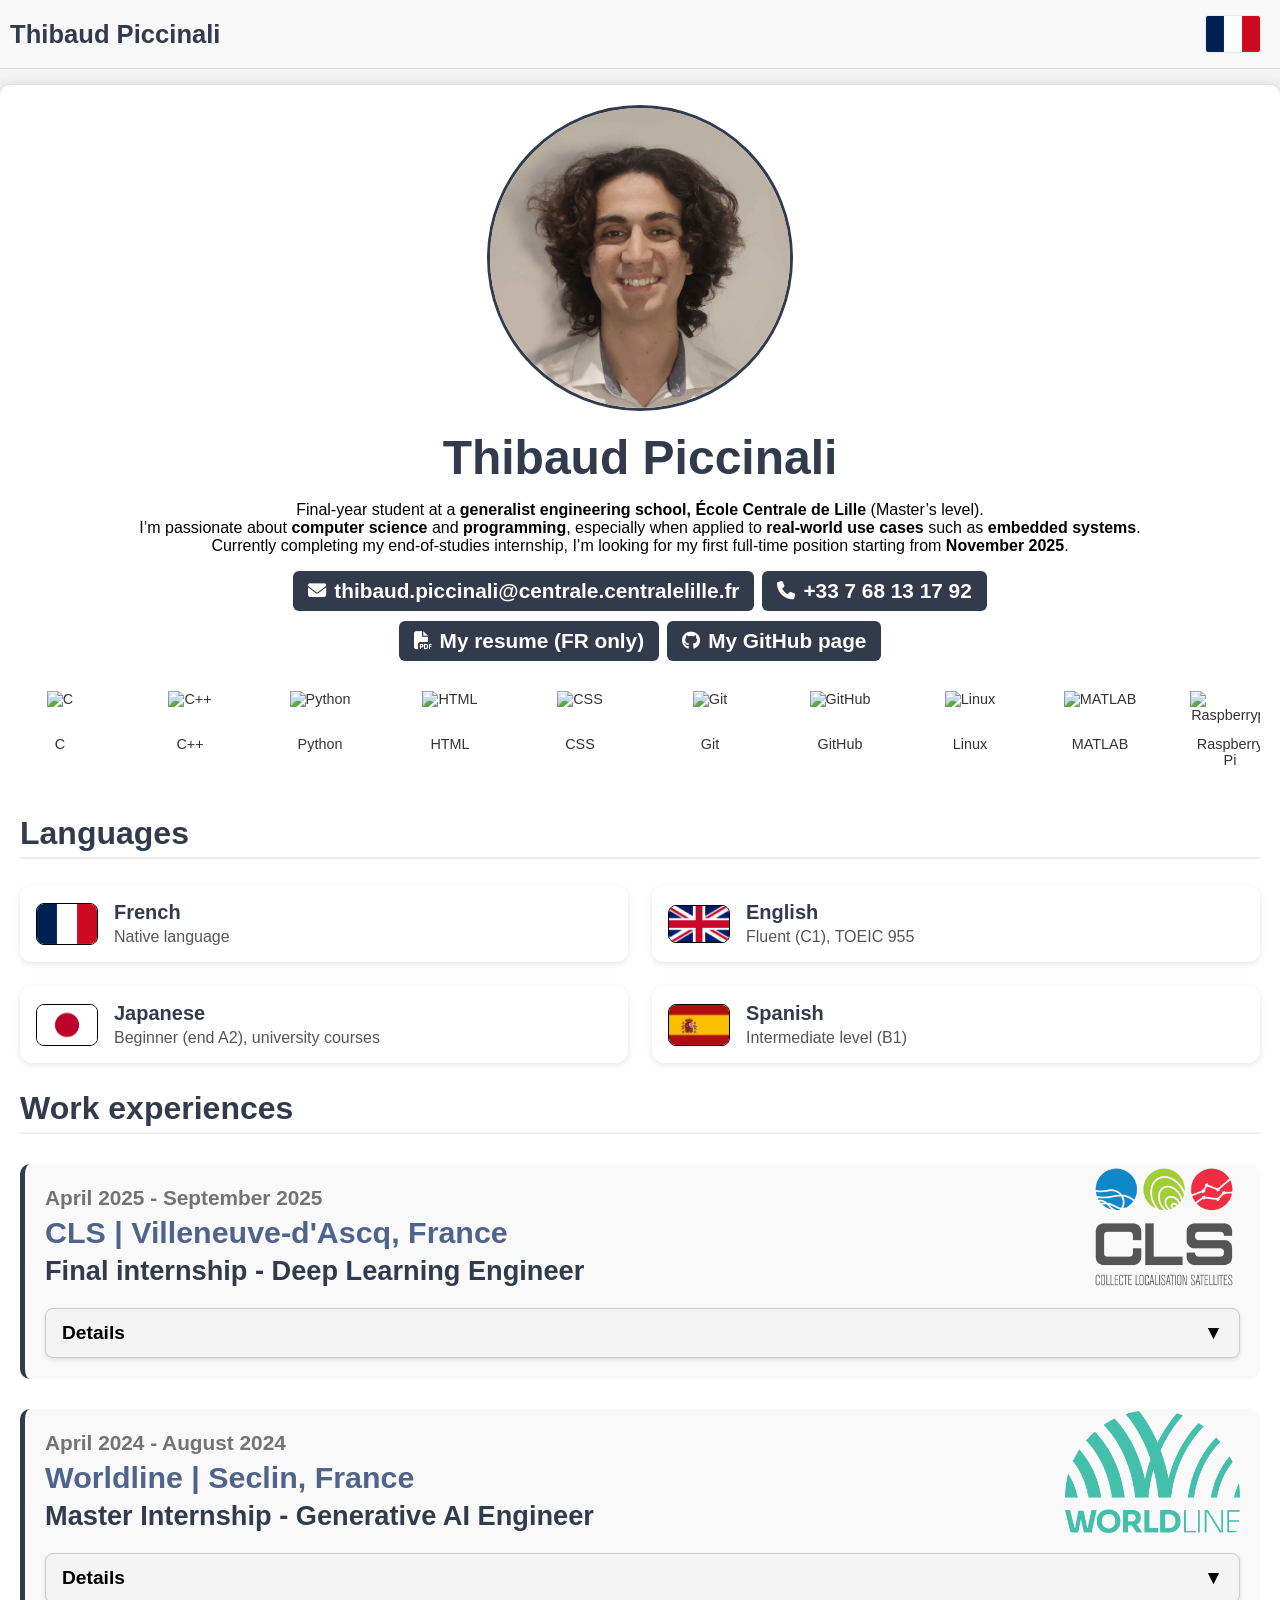
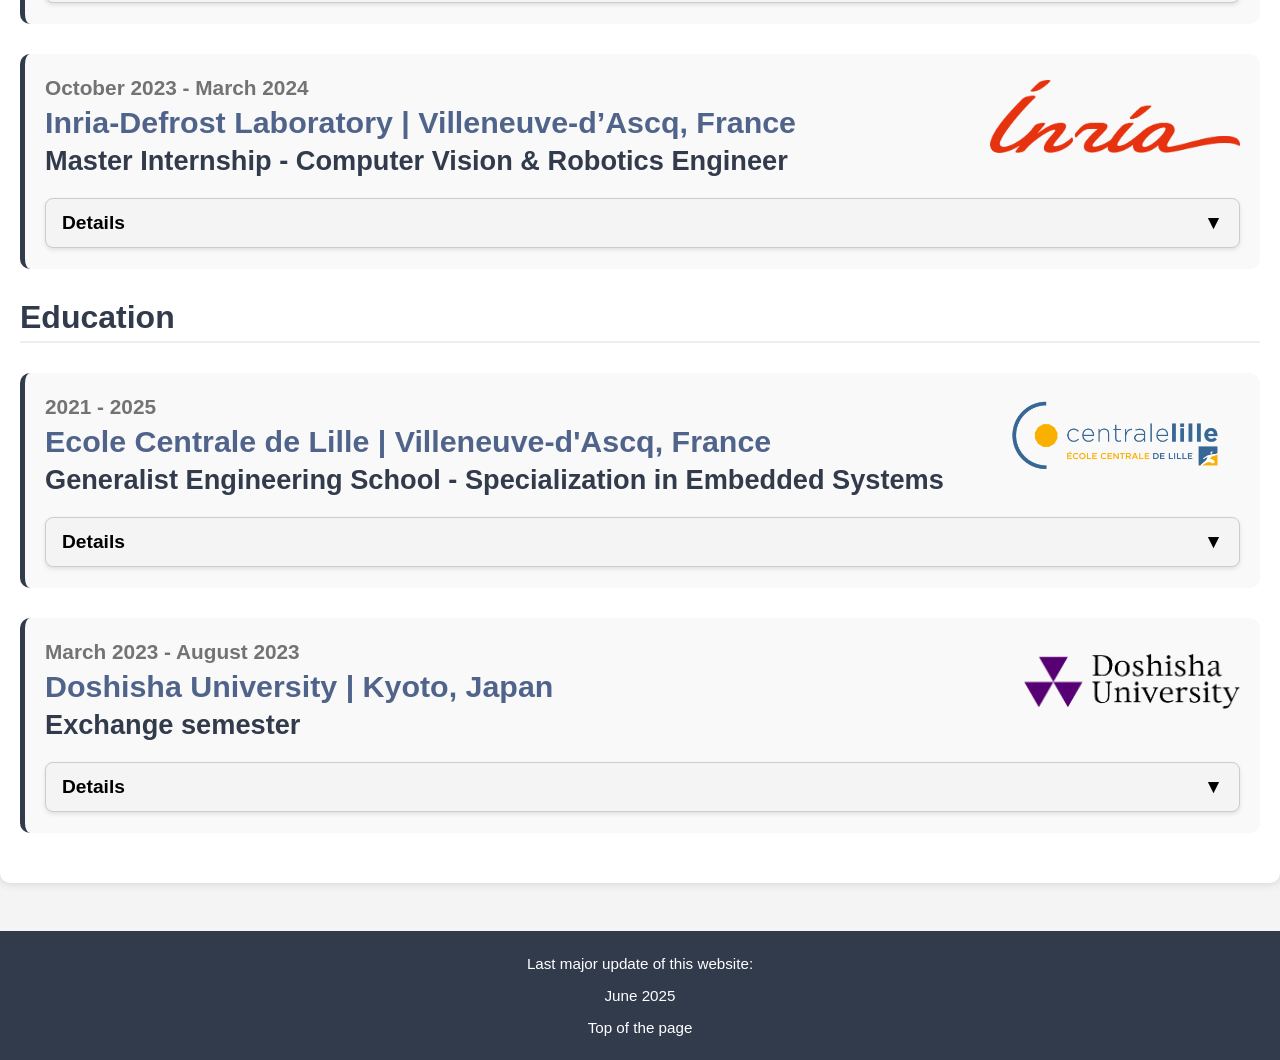
==== commit 5dd2e7a7: "modification date dispo" ====
--- a/index_en.html
+++ b/index_en.html
@@ -27,7 +27,7 @@
       <h1>Thibaud Piccinali</h1>
       <p>Final-year student at a <b>generalist engineering school, École Centrale de Lille</b> (Master’s level).<br> 
         I’m passionate about <b>computer science</b> and <b>programming</b>, especially when applied to <b>real-world use cases</b> such as <b>embedded systems</b>.<br> 
-        Currently completing my end-of-studies internship, I’m looking for my first full-time position starting from <b>October 2025</b>.</p>
+        Currently completing my end-of-studies internship, I’m looking for my first full-time position starting from <b>November 2025</b>.</p>
       
       <div class="button-container">
 
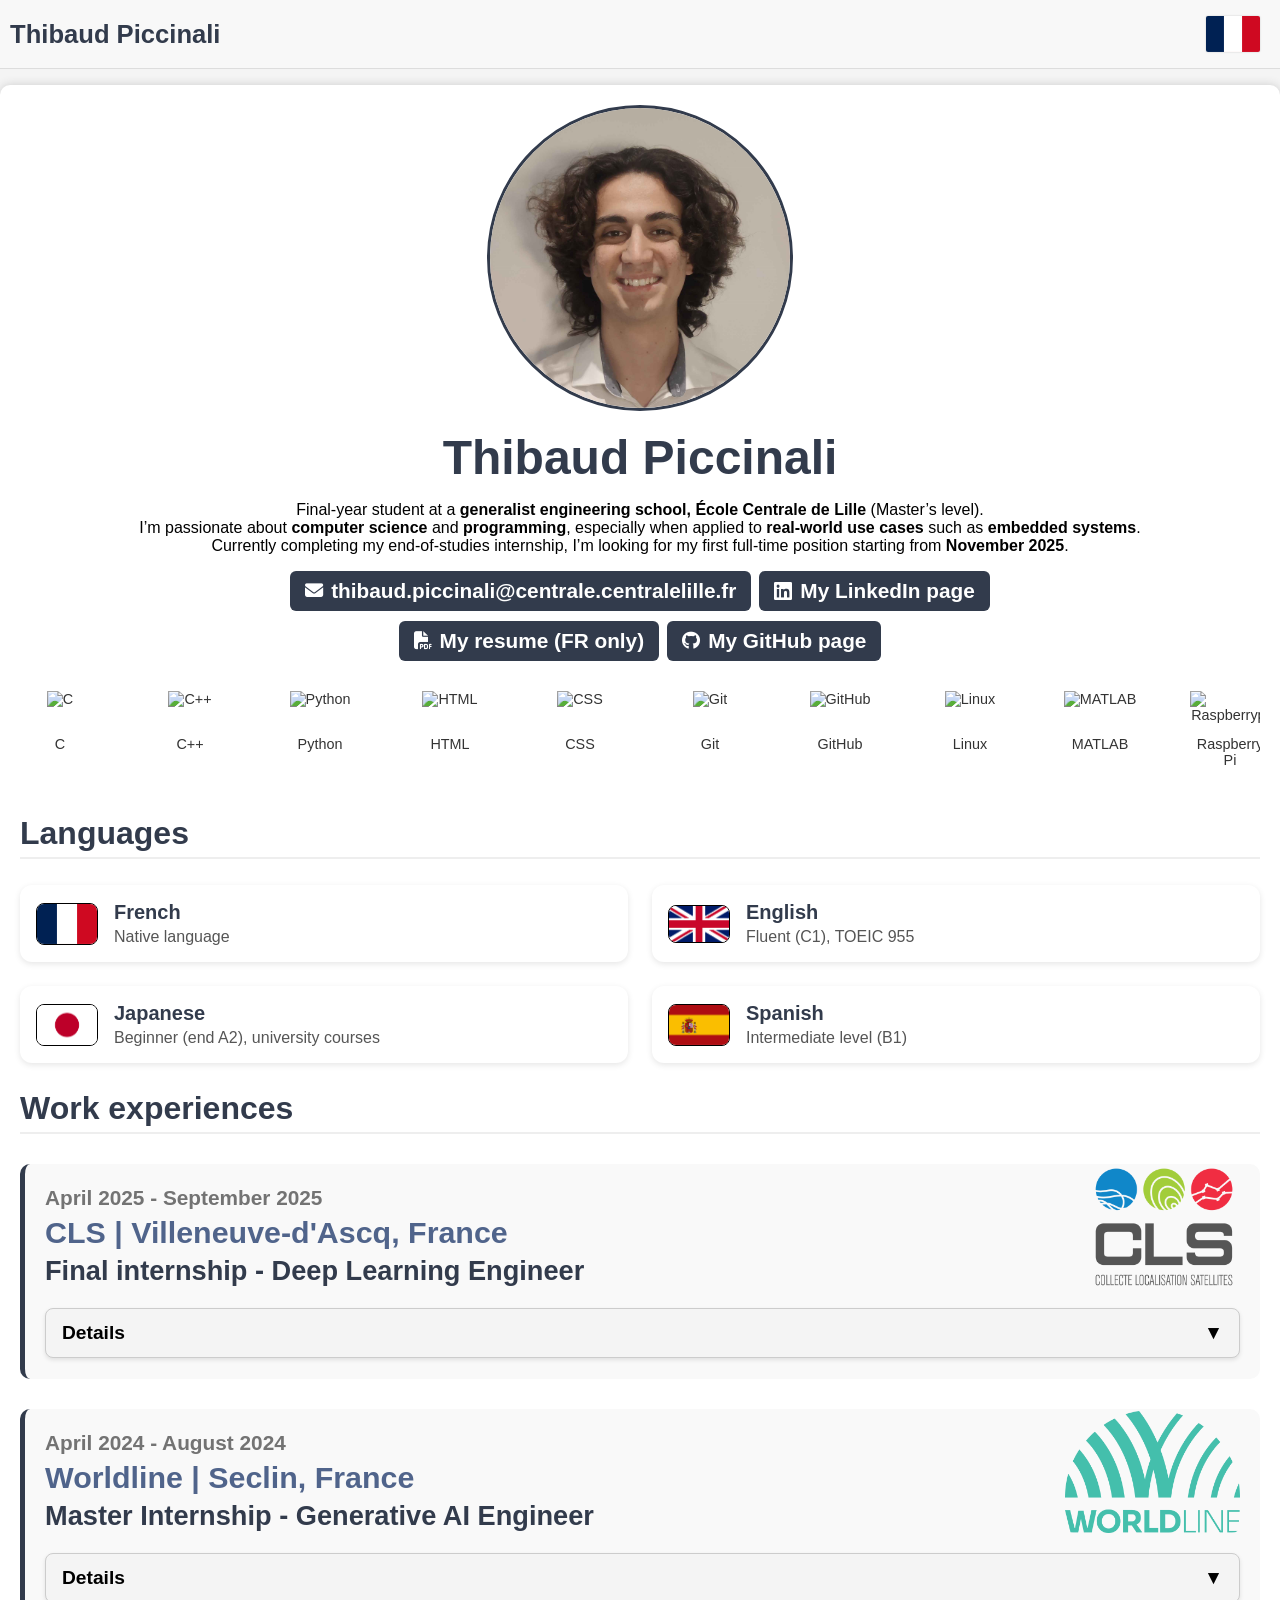
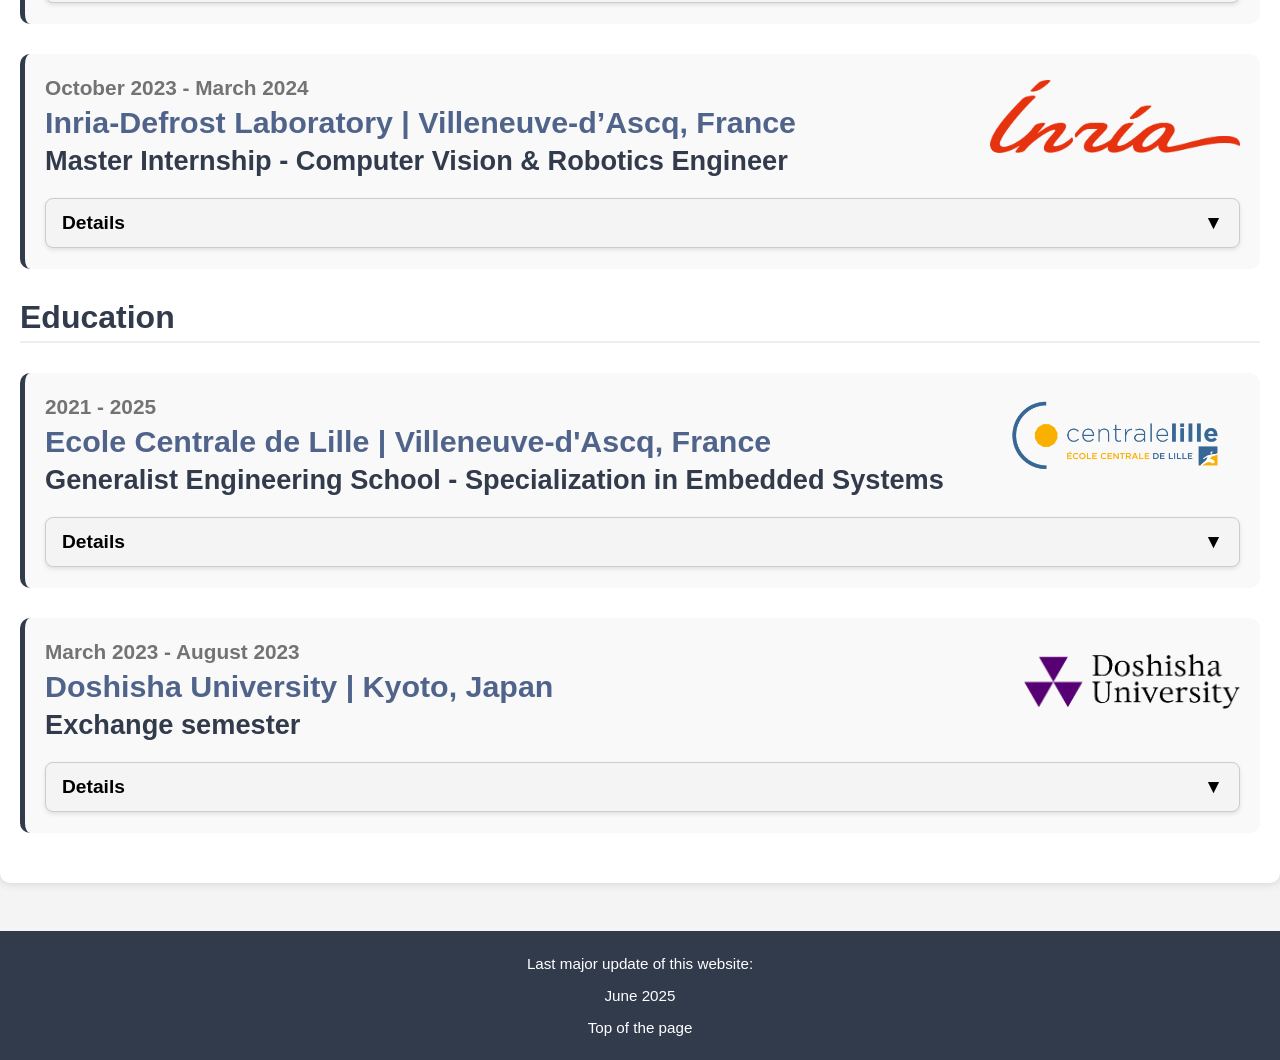
==== commit b9714f9d: "add linkedin + update CV" ====
--- a/index_en.html
+++ b/index_en.html
@@ -37,10 +37,9 @@
         <span class="tooltip">Copied to clipboard!</span>
       </a>
 
-      <a class="button button-dark_blue" onclick="copyToClipboard('+33 7 68 13 17 92', this);">
-        <i class="fas fa-phone fa-sm"></i>
-        +33 7 68 13 17 92
-        <span class="tooltip">Copied to clipboard!</span>
+    <a href="https://www.linkedin.com/in/thibaud-piccinali-1159a5225/" class="button button-dark_blue" download>
+        <i class="fa-brands fa-linkedin"></i>
+        My LinkedIn page
       </a>
 
     </div>
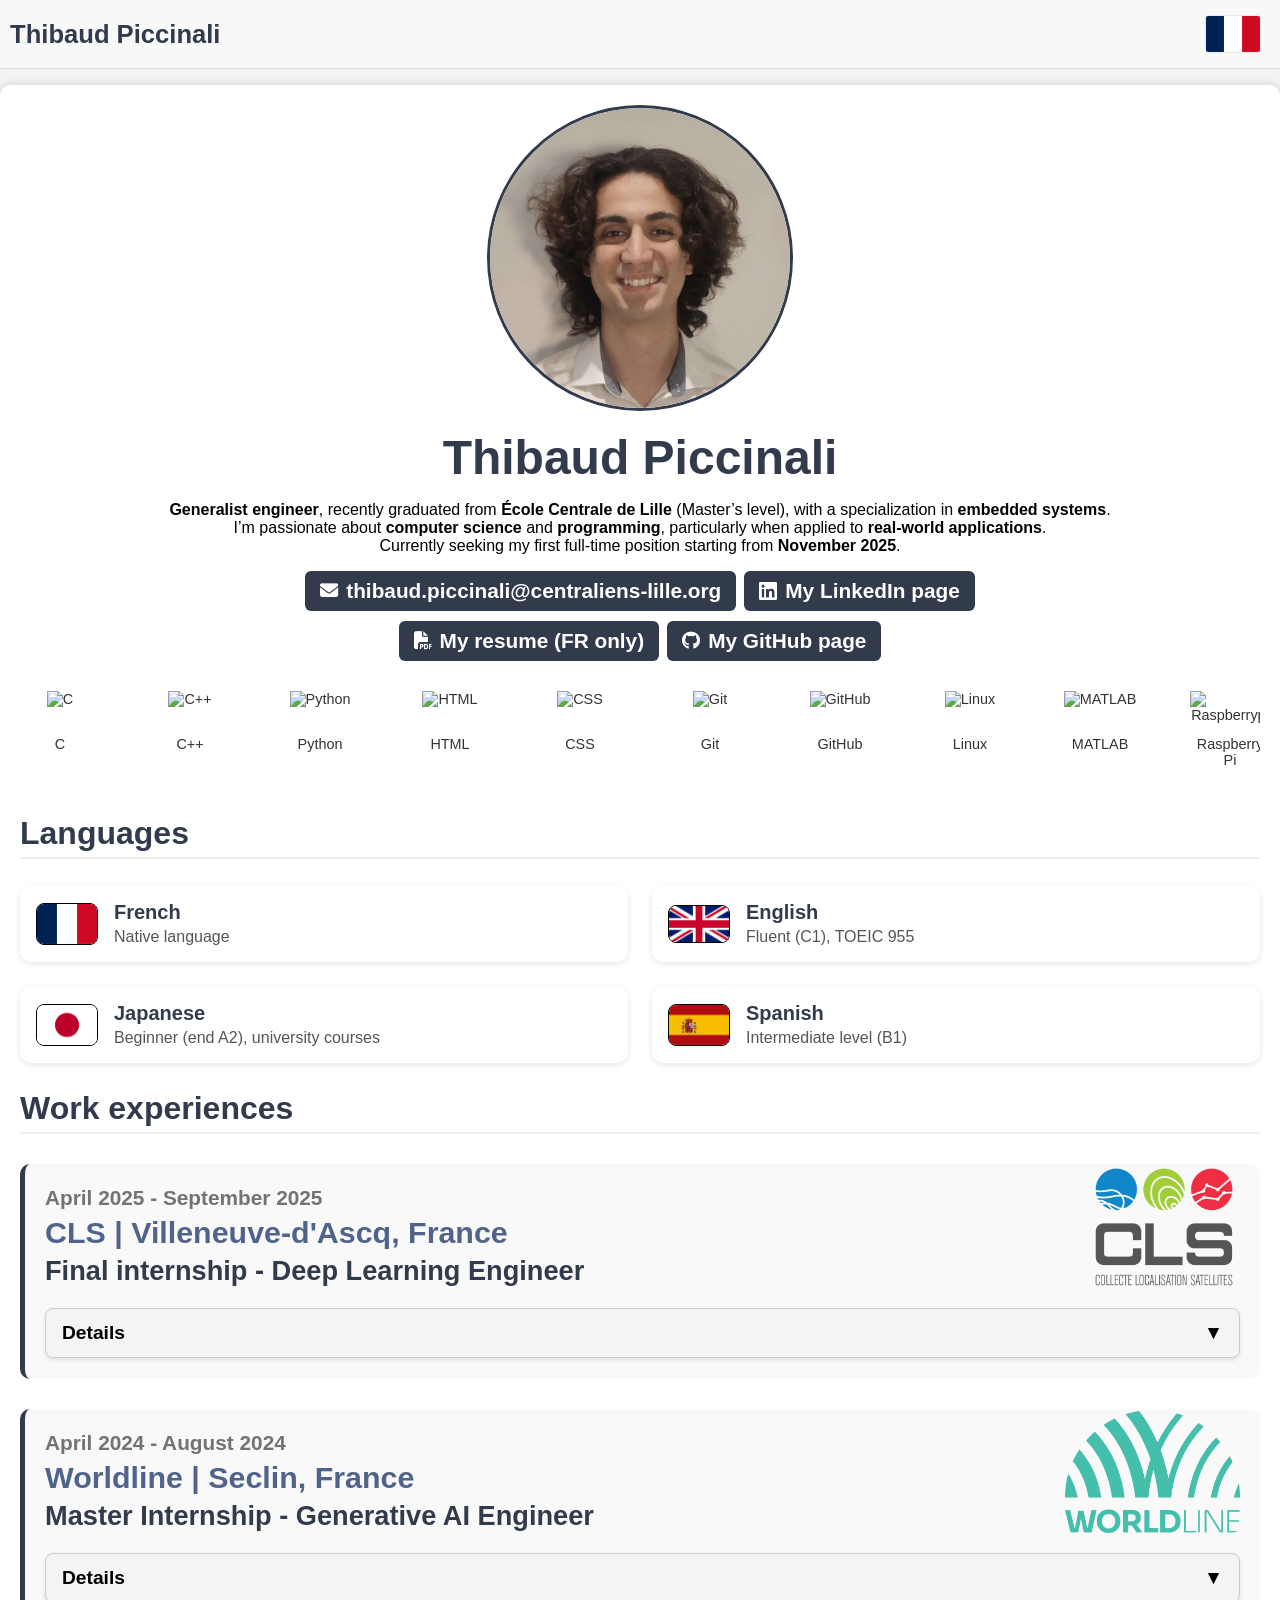
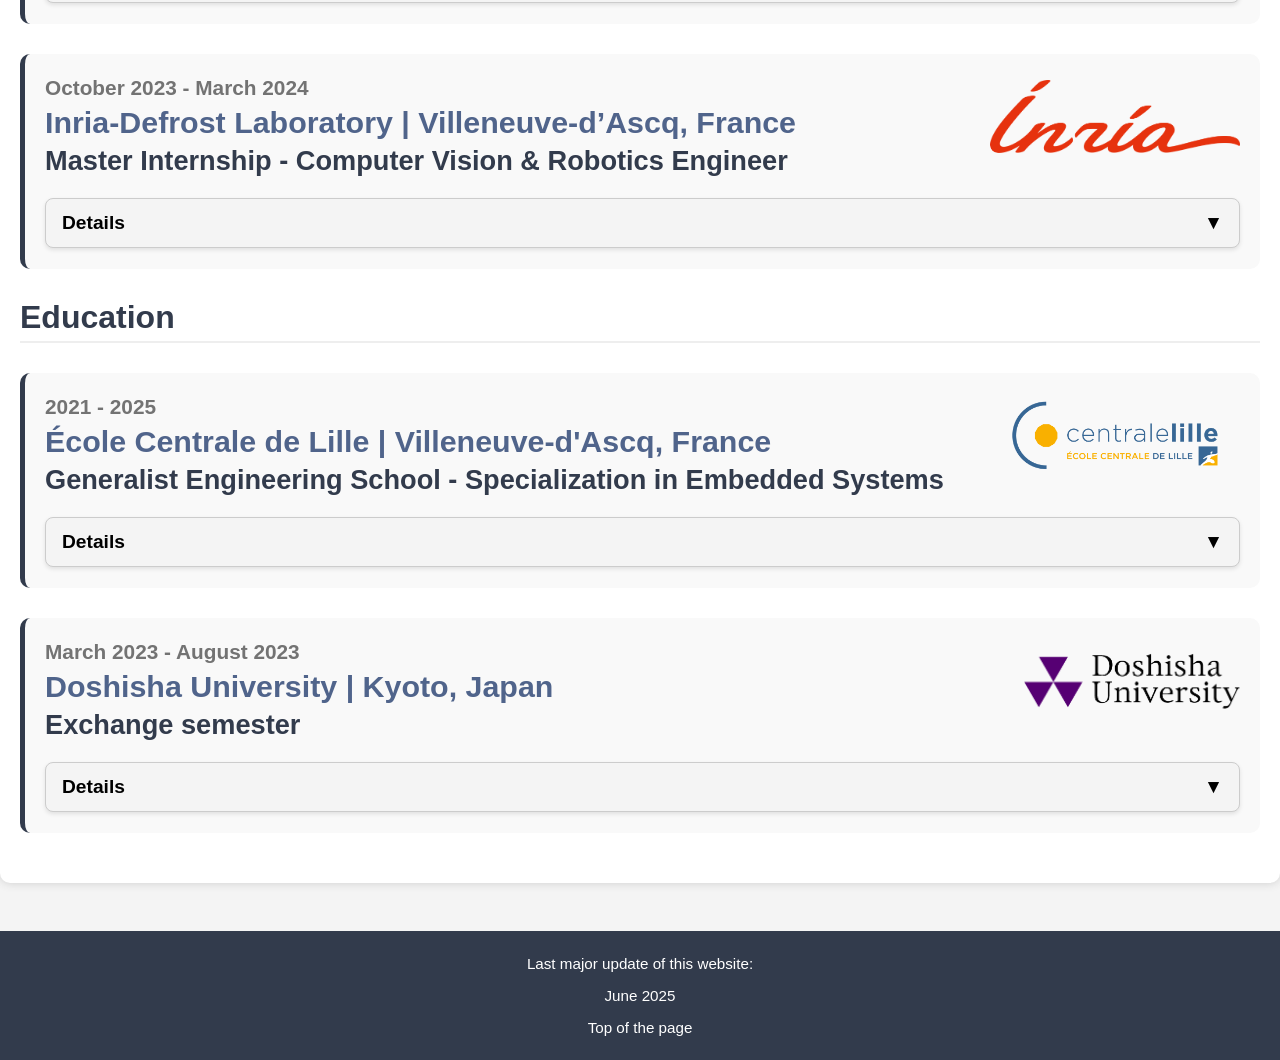
==== commit 25e297f3: "maj diplomation" ====
--- a/index_en.html
+++ b/index_en.html
@@ -25,15 +25,15 @@
     <header>
       <img src="images/photo_cv.png" alt="profile picture" class="profile-img"/>
       <h1>Thibaud Piccinali</h1>
-      <p>Final-year student at a <b>generalist engineering school, École Centrale de Lille</b> (Master’s level).<br> 
-        I’m passionate about <b>computer science</b> and <b>programming</b>, especially when applied to <b>real-world use cases</b> such as <b>embedded systems</b>.<br> 
-        Currently completing my end-of-studies internship, I’m looking for my first full-time position starting from <b>November 2025</b>.</p>
+      <p><b>Generalist engineer</b>, recently graduated from <b>École Centrale de Lille</b> (Master’s level), with a specialization in <b>embedded systems</b>.<br> 
+        I’m passionate about <b>computer science</b> and <b>programming</b>, particularly when applied to <b>real-world applications</b>.<br> 
+        Currently seeking my first full-time position starting from <b>November 2025</b>.</p>
       
       <div class="button-container">
 
-      <a class="button button-dark_blue" onclick="copyToClipboard('thibaud.piccinali@centrale.centralelille.fr', this);">
+      <a class="button button-dark_blue" onclick="copyToClipboard('thibaud.piccinali@centraliens-lille.org', this);">
         <i class="fas fa-envelope fa-sm"></i>
-        thibaud.piccinali@centrale.centralelille.fr
+        thibaud.piccinali@centraliens-lille.org
         <span class="tooltip">Copied to clipboard!</span>
       </a>
 
@@ -269,7 +269,7 @@
             More specifically, the internship’s goal was to study <b>Foundation Models</b> to assess their potential for <b>change detection</b>.<br><br>
 
             The internship began with a comprehensive <b>state-of-the-art review</b> of these technologies applied to this field. <b>Studies and comparisons</b> were conducted to identify the most promising models.
-            Next, we decided to <b>integrate these models as well as change detection</b> into a <b>community-recognized framework</b> for remote sensing (<i>Terratorch</i>).
+            Next, we decided to <b>integrate these models as well as change detection</b> into a <b>community-recognized framework</b> for remote sensing (<i>TerraTorch</i>).
             This framework allows for <b>simplified usage</b> (training, inference) of the <b>models</b>, notably through configuration files.
           </p>
         </details>
@@ -384,7 +384,7 @@
           <div class="formation-text">
             <p class="formation-date">2021 - 2025</p>
             <div class="formation-title-row">
-                <p class="formation-title">Ecole Centrale de Lille | Villeneuve-d'Ascq, France</p>
+                <p class="formation-title">École Centrale de Lille | Villeneuve-d'Ascq, France</p>
               </div>
             <p class="formation-detail">Generalist Engineering School - Specialization in Embedded Systems</p>
           </div>
@@ -397,7 +397,7 @@
 
           <p class="formation-description">
 
-          After <b>two years of preparatory classes (MPSI-MP)</b> and based on my results in the CPGE competitive exams, I was fortunate to <b>join Ecole Centrale de Lille</b>.<br><br>
+          After <b>two years of preparatory classes (MPSI-MP)</b> and based on my results in the CPGE competitive exams, I was fortunate to <b>join École Centrale de Lille</b>.<br><br>
 
           At Centrale, I developed my skills as a <b>generalist engineer</b> (programming, mechanical parts design and manufacturing, project management, engineering sciences...) and also followed a <b>specialization in embedded systems</b> (systems programming, real-time systems, control of systems, communication networks, systems modeling...) during my final year.<br><br>
 
